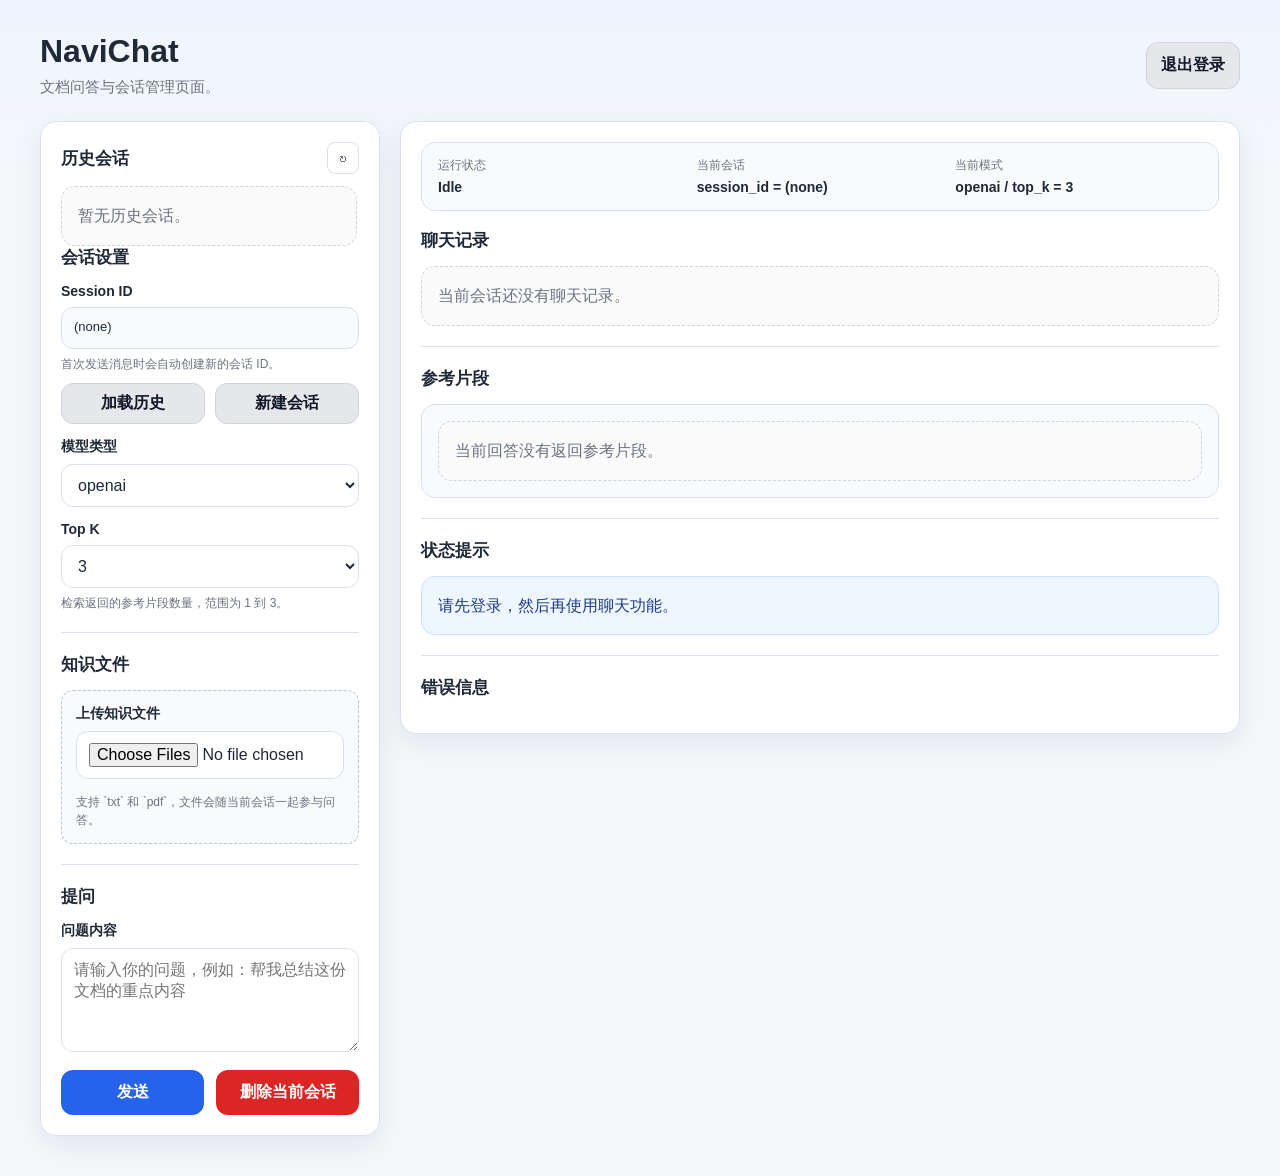
==== frontend/static/chat.html @ b11fa2ec "add JWT authentication and user data isolation" ====
<!DOCTYPE html>
<html lang="zh-CN">
<head>
  <meta charset="UTF-8">
  <meta name="viewport" content="width=device-width, initial-scale=1.0, viewport-fit=cover">
  <title>NaviChat</title>
  <link rel="stylesheet" href="./style.css">
</head>
<body>
  <div class="page">
    <header class="hero hero-row">
      <div>
        <h1>NaviChat</h1>
        <p>文档问答与会话管理页面。</p>
      </div>

      <div class="hero-nav">
        <button id="logout-button" class="btn btn-secondary hero-logout" type="button">退出登录</button>
      </div>
    </header>

    <main class="layout">
      <aside class="panel sidebar">
        <section class="section history-panel">
          <div class="section-heading-row">
            <h2 class="section-title">历史会话</h2>
            <button id="refresh-session-button" class="btn-icon" type="button" title="刷新历史会话">↻</button>
          </div>
          <div id="session-list" class="session-list">
            <div class="empty-box">暂无历史会话。</div>
          </div>
        </section>

        <form id="chat-form">
          <section class="section">
            <h2 class="section-title">会话设置</h2>

            <div class="field">
              <label>Session ID</label>
              <div id="session-id-display" class="session-id-display"></div>
              <div class="hint">首次发送消息时会自动创建新的会话 ID。</div>
              <div class="session-button-row">
                <button id="load-history-button" class="btn btn-secondary btn-small" type="button">加载历史</button>
                <button id="new-session-button" class="btn btn-secondary btn-small" type="button">新建会话</button>
              </div>
            </div>

            <div class="field">
              <label for="model-flag">模型类型</label>
              <select id="model-flag" name="model_flag">
                <option value="openai" selected>openai</option>
                <option value="ollama">ollama</option>
              </select>
            </div>

            <div class="field">
              <label for="top-k">Top K</label>
              <select id="top-k" name="top_k">
                <option value="1">1</option>
                <option value="2">2</option>
                <option value="3" selected>3</option>
              </select>
              <div class="hint">检索返回的参考片段数量，范围为 1 到 3。</div>
            </div>
          </section>

          <section class="section">
            <h2 class="section-title">知识文件</h2>

            <div class="file-box">
              <div class="field">
                <label for="upload-file">上传知识文件</label>
                <input id="upload-file" name="upload_file" type="file" accept=".txt,.pdf" multiple>
              </div>
              <div class="hint">支持 `txt` 和 `pdf`，文件会随当前会话一起参与问答。</div>
            </div>
          </section>

          <section class="section">
            <h2 class="section-title">提问</h2>

            <div class="field">
              <label for="question">问题内容</label>
              <textarea id="question" name="question" placeholder="请输入你的问题，例如：帮我总结这份文档的重点内容" required></textarea>
            </div>

            <div class="button-row">
              <button id="send-button" class="btn btn-primary" type="submit">发送</button>
              <button id="clear-button" class="btn btn-danger" type="button">删除当前会话</button>
            </div>
          </section>
        </form>
      </aside>

      <section class="panel content">
        <div class="status-bar">
          <div class="status-item">
            <span class="status-label">运行状态</span>
            <span id="status-text" class="status-value">Idle</span>
          </div>
          <div class="status-item">
            <span class="status-label">当前会话</span>
            <span id="status-session" class="status-value"></span>
          </div>
          <div class="status-item">
            <span class="status-label">当前模式</span>
            <span id="status-mode" class="status-value">openai / top_k = 3</span>
          </div>
        </div>

        <section class="section">
          <h2 class="section-title">聊天记录</h2>
          <div id="chat-list" class="chat-list empty-state">
            <div class="empty-box">还没有聊天记录，发送问题后会显示在这里。</div>
          </div>
        </section>

        <section class="section">
          <h2 class="section-title">参考片段</h2>
          <div id="reference-box" class="reference-box">
            <div class="empty-box">本次回答返回的参考片段会显示在这里。</div>
          </div>
        </section>

        <section class="section">
          <h2 class="section-title">状态提示</h2>
          <div id="notice-box" class="notice-box">页面已就绪。</div>
        </section>

        <section class="section">
          <h2 class="section-title">错误信息</h2>
          <div id="error-box" class="error-box hidden"></div>
        </section>
      </section>
    </main>
  </div>

  <script src="./app.js"></script>
</body>
</html>
---- frontend/static/style.css ----
:root {
  --bg: #f5f7fb;
  --panel: #ffffff;
  --panel-soft: #f8fafc;
  --border: #d9e2ec;
  --text: #1f2937;
  --muted: #6b7280;
  --primary: #2563eb;
  --primary-hover: #1d4ed8;
  --danger: #dc2626;
  --danger-hover: #b91c1c;
  --user-bubble: #e8f0ff;
  --ai-bubble: #f3f4f6;
  --shadow: 0 10px 30px rgba(15, 23, 42, 0.08);
  --radius: 16px;
}

* {
  box-sizing: border-box;
}

body {
  margin: 0;
  font-family: "Segoe UI", "PingFang SC", "Microsoft YaHei", sans-serif;
  background: linear-gradient(180deg, #eef4ff 0%, var(--bg) 180px);
  color: var(--text);
  -webkit-text-size-adjust: 100%;
}

.page {
  max-width: 1240px;
  margin: 0 auto;
  padding: 32px 20px 40px;
}

.hero {
  margin-bottom: 24px;
}

.hero-row {
  display: flex;
  align-items: flex-start;
  justify-content: space-between;
  gap: 16px;
}

.hero h1 {
  margin: 0 0 8px;
  font-size: 32px;
  line-height: 1.2;
}

.hero p {
  margin: 0;
  color: var(--muted);
  font-size: 15px;
}

.hero-nav {
  display: flex;
  align-items: center;
  gap: 10px;
  flex-wrap: wrap;
}

.nav-link,
.text-link {
  color: var(--primary);
  text-decoration: none;
  font-size: 14px;
  font-weight: 600;
}

.nav-link:hover,
.text-link:hover {
  text-decoration: underline;
}

.layout {
  display: grid;
  grid-template-columns: 340px 1fr;
  gap: 20px;
  align-items: start;
}

.panel {
  background: var(--panel);
  border: 1px solid var(--border);
  border-radius: var(--radius);
  box-shadow: var(--shadow);
}

.sidebar {
  padding: 20px;
  position: sticky;
  top: 20px;
}

.content {
  padding: 20px;
}

.section + .section {
  margin-top: 20px;
  padding-top: 20px;
  border-top: 1px solid var(--border);
}

.section-title {
  margin: 0 0 14px;
  font-size: 17px;
  font-weight: 700;
}

.section-heading-row {
  display: flex;
  align-items: center;
  justify-content: space-between;
  gap: 10px;
  margin-bottom: 12px;
}

.section-heading-row .section-title {
  margin: 0;
}

.field {
  margin-bottom: 14px;
}

.field:last-child {
  margin-bottom: 0;
}

label {
  display: block;
  margin-bottom: 8px;
  font-size: 14px;
  font-weight: 600;
}

.hint {
  margin-top: 6px;
  color: var(--muted);
  font-size: 12px;
  line-height: 1.5;
}

input,
select,
textarea,
button {
  font: inherit;
}

input,
select,
textarea {
  width: 100%;
  padding: 11px 12px;
  border: 1px solid var(--border);
  border-radius: 12px;
  background: #fff;
  color: var(--text);
}

textarea {
  min-height: 104px;
  resize: vertical;
}

input:focus,
select:focus,
textarea:focus {
  outline: 2px solid rgba(37, 99, 235, 0.15);
  border-color: var(--primary);
}

.file-box {
  border: 1px dashed #b9c6d8;
  background: var(--panel-soft);
  border-radius: 12px;
  padding: 14px;
}

.auth-status {
  width: 100%;
  min-height: 42px;
  padding: 10px 12px;
  border: 1px solid var(--border);
  border-radius: 12px;
  background: var(--panel-soft);
  color: var(--text);
  font-size: 13px;
  line-height: 1.45;
  word-break: break-word;
}

.auth-actions {
  margin-top: 8px;
}

.btn-link {
  display: inline-flex;
  align-items: center;
  justify-content: center;
  text-decoration: none;
}

.auth-page {
  min-height: 100vh;
  display: flex;
  align-items: center;
  justify-content: center;
  padding: 20px;
}

.auth-shell {
  width: 100%;
  max-width: 420px;
}

.auth-panel {
  padding: 28px 24px;
}

.auth-header {
  margin-bottom: 22px;
}

.auth-header h1 {
  margin: 0 0 8px;
  font-size: 30px;
}

.auth-header p {
  margin: 0;
  color: var(--muted);
  font-size: 14px;
  line-height: 1.6;
}

.auth-form {
  display: flex;
  flex-direction: column;
}

.auth-submit {
  width: 100%;
}

.auth-feedback {
  margin-top: 16px;
}

.auth-footer {
  display: flex;
  justify-content: space-between;
  gap: 12px;
  margin-top: 18px;
  flex-wrap: wrap;
}

.session-id-display {
  width: 100%;
  min-height: 42px;
  padding: 10px 12px;
  border: 1px solid var(--border);
  border-radius: 12px;
  background: var(--panel-soft);
  color: var(--text);
  font-size: 13px;
  line-height: 1.45;
  word-break: break-all;
}

.session-button-row {
  display: grid;
  grid-template-columns: 1fr 1fr;
  gap: 10px;
}

.button-row {
  display: grid;
  grid-template-columns: 1fr 1fr;
  gap: 12px;
}

.btn {
  padding: 12px 14px;
  border: none;
  border-radius: 12px;
  cursor: pointer;
  font-weight: 700;
  transition: background-color 0.15s ease, opacity 0.15s ease;
}

.btn:disabled {
  opacity: 0.7;
  cursor: not-allowed;
}

.btn-primary {
  background: var(--primary);
  color: #fff;
}

.btn-primary:hover:enabled {
  background: var(--primary-hover);
}

.btn-danger {
  background: var(--danger);
  color: #fff;
}

.btn-danger:hover:enabled {
  background: var(--danger-hover);
}

.btn-secondary {
  margin-top: 10px;
  width: 100%;
  background: #e5e7eb;
  color: #111827;
  border: 1px solid #d1d5db;
}

.btn-secondary:hover:enabled {
  background: #dbe1ea;
}

.btn-small {
  min-height: 40px;
  padding: 9px 12px;
}

.btn-icon {
  width: 32px;
  height: 32px;
  border: 1px solid var(--border);
  border-radius: 8px;
  background: #fff;
  color: var(--muted);
  cursor: pointer;
  font-size: 16px;
  line-height: 1;
  transition: background-color 0.15s ease, color 0.15s ease, border-color 0.15s ease;
}

.btn-icon:hover:enabled {
  background: var(--panel-soft);
  border-color: #b9c6d8;
  color: var(--text);
}

.btn-icon:disabled {
  opacity: 0.65;
  cursor: not-allowed;
}

.session-list {
  display: flex;
  flex-direction: column;
  gap: 6px;
  max-height: 260px;
  overflow-y: auto;
  padding-right: 2px;
}

.session-row {
  display: grid;
  grid-template-columns: 1fr 28px;
  align-items: center;
  gap: 4px;
  border: 1px solid transparent;
  border-radius: 8px;
  transition: background-color 0.15s ease, border-color 0.15s ease, color 0.15s ease;
}

.session-row:hover {
  background: var(--panel-soft);
  border-color: var(--border);
}

.session-row.is-active {
  background: var(--user-bubble);
  border-color: #c9dafc;
  color: #173b7a;
  font-weight: 700;
}

.session-item {
  width: 100%;
  min-height: 38px;
  padding: 8px 10px;
  border: none;
  background: transparent;
  color: var(--text);
  cursor: pointer;
  font-size: 14px;
  line-height: 1.35;
  text-align: left;
  white-space: nowrap;
  overflow: hidden;
  text-overflow: ellipsis;
}

.session-delete {
  width: 24px;
  height: 24px;
  border: none;
  border-radius: 6px;
  background: transparent;
  color: var(--muted);
  cursor: pointer;
  font-size: 15px;
  line-height: 1;
  text-align: center;
}

.session-delete:hover {
  background: #fee2e2;
  color: var(--danger);
}

.status-bar {
  display: flex;
  justify-content: space-between;
  gap: 12px;
  flex-wrap: wrap;
  margin-bottom: 18px;
  padding: 14px 16px;
  border-radius: 14px;
  background: var(--panel-soft);
  border: 1px solid var(--border);
}

.status-item {
  min-width: 140px;
  flex: 1 1 180px;
}

.status-label {
  display: block;
  margin-bottom: 4px;
  color: var(--muted);
  font-size: 12px;
}

.status-value {
  font-size: 14px;
  font-weight: 700;
  word-break: break-word;
}

.chat-list {
  display: flex;
  flex-direction: column;
  gap: 10px;
}

.bubble {
  max-width: 78%;
  padding: 6px 10px;
  border-radius: 10px;
  line-height: 1.4;
  font-size: 14px;
  white-space: pre-wrap;
  word-break: break-word;
}

.bubble-user {
  margin-left: auto;
  background: var(--user-bubble);
  border: 1px solid #c9dafc;
}

.bubble-ai {
  margin-right: auto;
  background: var(--ai-bubble);
  border: 1px solid #d7dce3;
}

.reference-box,
.notice-box,
.error-box,
.empty-box {
  padding: 16px;
  border-radius: 14px;
  line-height: 1.6;
}

.reference-box {
  background: #f8fafc;
  border: 1px solid var(--border);
}

.notice-box {
  background: #eef6ff;
  border: 1px solid #cfe2ff;
  color: #1e3a8a;
}

.error-box {
  background: #fff1f2;
  border: 1px solid #fecdd3;
  color: #9f1239;
}

.empty-box {
  background: #fafafa;
  border: 1px dashed #cbd5e1;
  color: var(--muted);
}

.reference-list {
  margin: 0;
  padding-left: 18px;
}

.reference-list li + li {
  margin-top: 8px;
}

.hidden {
  display: none;
}

@media (max-width: 960px) {
  .layout {
    grid-template-columns: 1fr;
  }

  .sidebar {
    position: static;
  }

  .status-item {
    min-width: calc(50% - 6px);
  }

  .hero-row {
    flex-direction: column;
  }
}

@media (max-width: 640px) {
  .page {
    padding: 14px 12px 24px;
  }

  .hero h1 {
    font-size: 24px;
  }

  .hero p {
    font-size: 14px;
    line-height: 1.6;
  }

  .content,
  .sidebar {
    padding: 14px;
  }

  .section + .section {
    margin-top: 16px;
    padding-top: 16px;
  }

  .section-title {
    font-size: 16px;
  }

  .button-row {
    grid-template-columns: 1fr;
  }

  .session-button-row {
    grid-template-columns: 1fr;
  }

  .auth-actions {
    grid-template-columns: 1fr;
  }

  .btn {
    min-height: 46px;
  }

  input,
  select,
  textarea {
    padding: 12px;
    font-size: 16px;
  }

  textarea {
    min-height: 120px;
  }

  .status-bar {
    padding: 12px;
    gap: 10px;
  }

  .status-item {
    min-width: 100%;
  }

  .bubble {
    max-width: 100%;
    padding: 6px 10px;
    font-size: 14px;
  }

  .reference-box,
  .notice-box,
  .error-box,
  .empty-box {
    padding: 14px;
    font-size: 14px;
  }

  .reference-list {
    padding-left: 16px;
  }

  .auth-page {
    padding: 14px;
  }

  .auth-panel {
    padding: 20px 16px;
  }

  .auth-footer {
    flex-direction: column;
  }
}

@media (max-width: 420px) {
  .page {
    padding: 12px 10px 20px;
  }

  .hero {
    margin-bottom: 16px;
  }

  .hero h1 {
    font-size: 22px;
  }

  .content,
  .sidebar {
    padding: 12px;
  }

  .file-box {
    padding: 12px;
  }
}
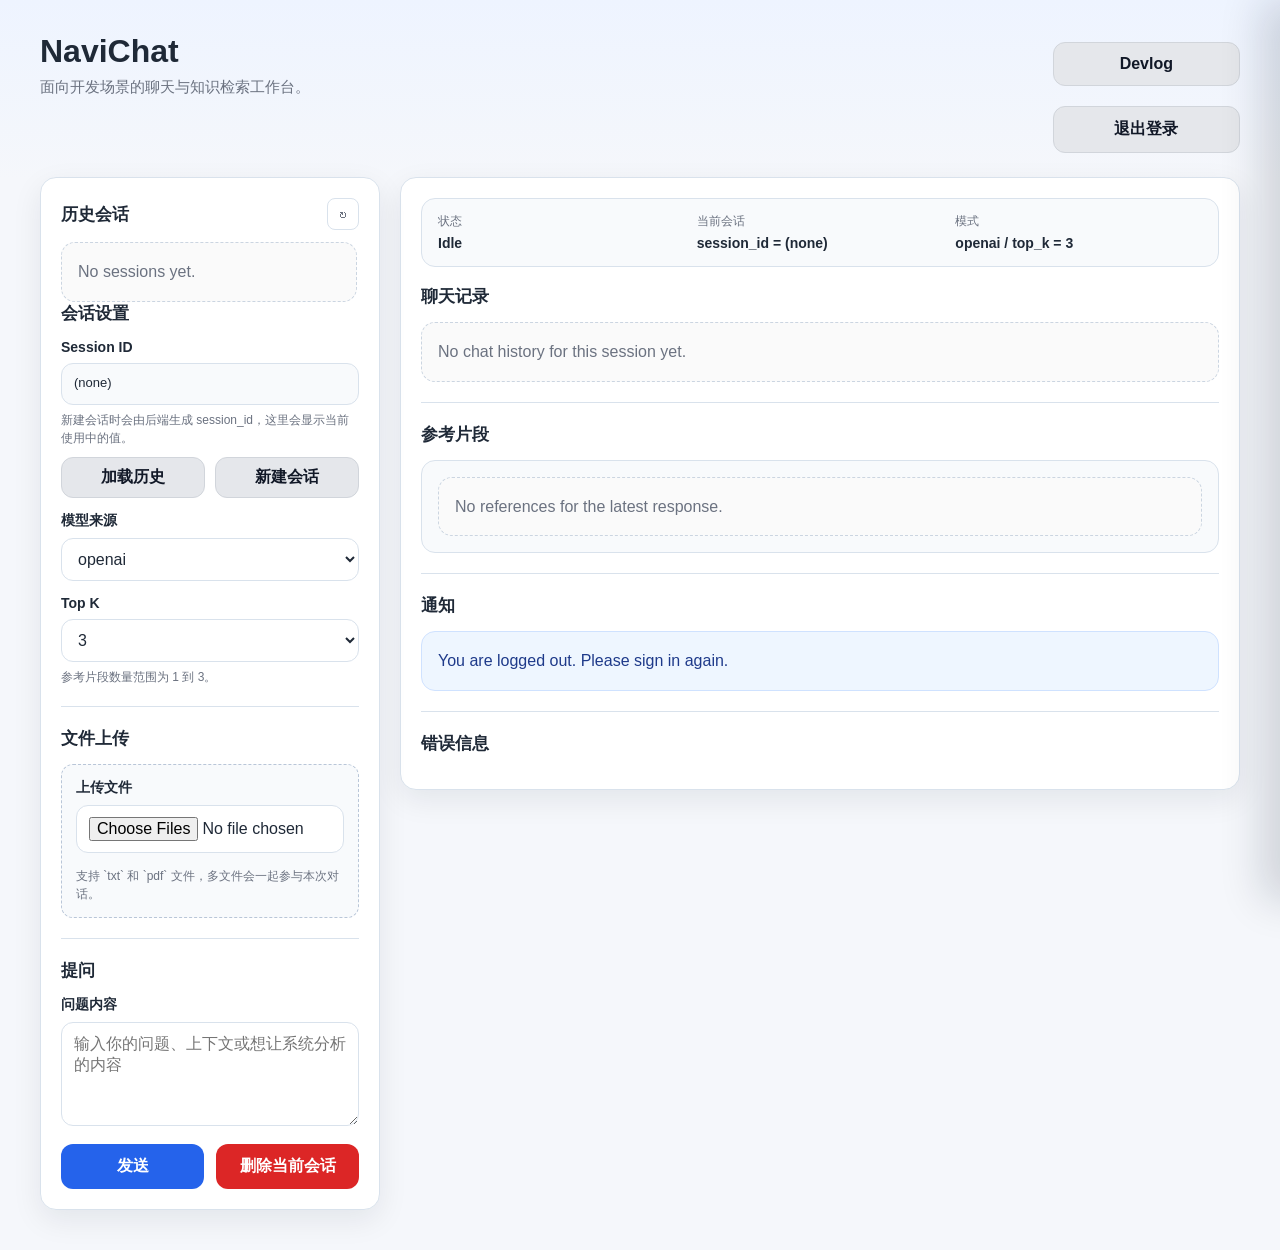
==== commit 10aa141c: "Add devlog auto generation and refactor LLM branches" ====
--- a/frontend/static/chat.html
+++ b/frontend/static/chat.html
@@ -11,10 +11,11 @@
     <header class="hero hero-row">
       <div>
         <h1>NaviChat</h1>
-        <p>文档问答与会话管理页面。</p>
+        <p>面向开发场景的聊天与知识检索工作台。</p>
       </div>
 
       <div class="hero-nav">
+        <button id="open-devlog-button" class="btn btn-secondary hero-devlog" type="button">Devlog</button>
         <button id="logout-button" class="btn btn-secondary hero-logout" type="button">退出登录</button>
       </div>
     </header>
@@ -24,10 +25,10 @@
         <section class="section history-panel">
           <div class="section-heading-row">
             <h2 class="section-title">历史会话</h2>
-            <button id="refresh-session-button" class="btn-icon" type="button" title="刷新历史会话">↻</button>
+            <button id="refresh-session-button" class="btn-icon" type="button" title="刷新会话">↻</button>
           </div>
           <div id="session-list" class="session-list">
-            <div class="empty-box">暂无历史会话。</div>
+            <div class="empty-box">还没有历史会话。</div>
           </div>
         </section>
 
@@ -38,7 +39,7 @@
             <div class="field">
               <label>Session ID</label>
               <div id="session-id-display" class="session-id-display"></div>
-              <div class="hint">首次发送消息时会自动创建新的会话 ID。</div>
+              <div class="hint">新建会话时会由后端生成 session_id，这里会显示当前使用中的值。</div>
               <div class="session-button-row">
                 <button id="load-history-button" class="btn btn-secondary btn-small" type="button">加载历史</button>
                 <button id="new-session-button" class="btn btn-secondary btn-small" type="button">新建会话</button>
@@ -46,7 +47,7 @@
             </div>
 
             <div class="field">
-              <label for="model-flag">模型类型</label>
+              <label for="model-flag">模型来源</label>
               <select id="model-flag" name="model_flag">
                 <option value="openai" selected>openai</option>
                 <option value="ollama">ollama</option>
@@ -60,19 +61,19 @@
                 <option value="2">2</option>
                 <option value="3" selected>3</option>
               </select>
-              <div class="hint">检索返回的参考片段数量，范围为 1 到 3。</div>
+              <div class="hint">参考片段数量范围为 1 到 3。</div>
             </div>
           </section>
 
           <section class="section">
-            <h2 class="section-title">知识文件</h2>
+            <h2 class="section-title">文件上传</h2>
 
             <div class="file-box">
               <div class="field">
-                <label for="upload-file">上传知识文件</label>
+                <label for="upload-file">上传文件</label>
                 <input id="upload-file" name="upload_file" type="file" accept=".txt,.pdf" multiple>
               </div>
-              <div class="hint">支持 `txt` 和 `pdf`，文件会随当前会话一起参与问答。</div>
+              <div class="hint">支持 `txt` 和 `pdf` 文件，多文件会一起参与本次对话。</div>
             </div>
           </section>
 
@@ -81,7 +82,7 @@
 
             <div class="field">
               <label for="question">问题内容</label>
-              <textarea id="question" name="question" placeholder="请输入你的问题，例如：帮我总结这份文档的重点内容" required></textarea>
+              <textarea id="question" name="question" placeholder="输入你的问题、上下文或想让系统分析的内容" required></textarea>
             </div>
 
             <div class="button-row">
@@ -95,7 +96,7 @@
       <section class="panel content">
         <div class="status-bar">
           <div class="status-item">
-            <span class="status-label">运行状态</span>
+            <span class="status-label">状态</span>
             <span id="status-text" class="status-value">Idle</span>
           </div>
           <div class="status-item">
@@ -103,7 +104,7 @@
             <span id="status-session" class="status-value"></span>
           </div>
           <div class="status-item">
-            <span class="status-label">当前模式</span>
+            <span class="status-label">模式</span>
             <span id="status-mode" class="status-value">openai / top_k = 3</span>
           </div>
         </div>
@@ -111,20 +112,20 @@
         <section class="section">
           <h2 class="section-title">聊天记录</h2>
           <div id="chat-list" class="chat-list empty-state">
-            <div class="empty-box">还没有聊天记录，发送问题后会显示在这里。</div>
+            <div class="empty-box">发送问题或加载历史后，这里会显示聊天内容。</div>
           </div>
         </section>
 
         <section class="section">
           <h2 class="section-title">参考片段</h2>
           <div id="reference-box" class="reference-box">
-            <div class="empty-box">本次回答返回的参考片段会显示在这里。</div>
+            <div class="empty-box">当前回答还没有参考片段。</div>
           </div>
         </section>
 
         <section class="section">
-          <h2 class="section-title">状态提示</h2>
-          <div id="notice-box" class="notice-box">页面已就绪。</div>
+          <h2 class="section-title">通知</h2>
+          <div id="notice-box" class="notice-box">准备就绪。</div>
         </section>
 
         <section class="section">
@@ -135,6 +136,64 @@
     </main>
   </div>
 
+  <div id="devlog-drawer-backdrop" class="drawer-backdrop hidden"></div>
+  <aside id="devlog-drawer" class="devlog-drawer" aria-hidden="true">
+    <div class="devlog-drawer-header">
+      <div>
+        <h2 class="section-title devlog-drawer-title">Devlog</h2>
+        <div class="hint">记录开发进展，需要时再展开查看。</div>
+      </div>
+      <div class="devlog-drawer-header-actions">
+        <button id="refresh-devlog-button" class="btn-icon" type="button" title="刷新日志">↻</button>
+        <button id="close-devlog-button" class="btn-icon" type="button" title="关闭日志">×</button>
+      </div>
+    </div>
+
+    <div class="devlog-drawer-body">
+      <div class="devlog-composer">
+        <div class="field">
+          <label for="devlog-content">今天的记录</label>
+          <textarea
+            id="devlog-content"
+            name="devlog_content"
+            placeholder="记录今天的开发进展、问题或想法"
+          ></textarea>
+        </div>
+        <div class="devlog-action-row">
+          <button id="save-devlog-button" class="btn btn-primary" type="button">保存日志</button>
+        </div>
+      </div>
+
+      <div class="devlog-shell">
+        <div class="devlog-calendar-panel">
+          <div class="devlog-calendar-toolbar">
+            <button id="devlog-prev-month" class="btn-icon" type="button" title="上个月">‹</button>
+            <div id="devlog-calendar-title" class="devlog-calendar-title">Devlog Calendar</div>
+            <button id="devlog-next-month" class="btn-icon" type="button" title="下个月">›</button>
+          </div>
+          <div class="devlog-weekdays">
+            <span>Mon</span>
+            <span>Tue</span>
+            <span>Wed</span>
+            <span>Thu</span>
+            <span>Fri</span>
+            <span>Sat</span>
+            <span>Sun</span>
+          </div>
+          <div id="devlog-calendar" class="devlog-calendar">
+            <div class="empty-box">还没有 devlog，保存第一条记录后会按日期显示在这里。</div>
+          </div>
+        </div>
+
+        <div id="devlog-detail" class="devlog-detail">
+          <div class="empty-box">点击日历中的日期后，这里会显示当天的详细日志。</div>
+        </div>
+      </div>
+    </div>
+  </aside>
+
+  <div id="toast-container" class="toast-container" aria-live="polite" aria-atomic="true"></div>
+
   <script src="./app.js"></script>
 </body>
 </html>
--- a/frontend/static/style.css
+++ b/frontend/static/style.css
@@ -27,6 +27,10 @@
   -webkit-text-size-adjust: 100%;
 }
 
+body.drawer-open {
+  overflow: hidden;
+}
+
 .page {
   max-width: 1240px;
   margin: 0 auto;
@@ -61,6 +65,12 @@
   align-items: center;
   gap: 10px;
   flex-wrap: wrap;
+}
+
+.hero-devlog,
+.hero-logout {
+  width: auto;
+  margin-top: 0;
 }
 
 .nav-link,
@@ -460,6 +470,263 @@
   gap: 10px;
 }
 
+.devlog-composer {
+  margin-bottom: 14px;
+  padding: 14px;
+  border: 1px solid var(--border);
+  border-radius: 16px;
+  background: linear-gradient(135deg, #f8fbff 0%, #eef6ff 100%);
+}
+
+.devlog-action-row {
+  display: flex;
+  justify-content: flex-end;
+}
+
+.devlog-action-row .btn {
+  width: auto;
+  min-width: 132px;
+}
+
+.devlog-shell {
+  display: grid;
+  grid-template-columns: minmax(0, 1fr);
+  gap: 16px;
+}
+
+.drawer-backdrop {
+  position: fixed;
+  inset: 0;
+  z-index: 900;
+  background: rgba(15, 23, 42, 0.36);
+  backdrop-filter: blur(2px);
+}
+
+.drawer-backdrop.is-visible {
+  display: block;
+}
+
+.devlog-drawer {
+  position: fixed;
+  top: 0;
+  right: 0;
+  z-index: 950;
+  width: min(420px, 100vw);
+  height: 100vh;
+  padding: 20px 18px;
+  background: linear-gradient(180deg, #ffffff 0%, #f8fbff 100%);
+  border-left: 1px solid var(--border);
+  box-shadow: -18px 0 40px rgba(15, 23, 42, 0.16);
+  transform: translateX(100%);
+  transition: transform 0.22s ease;
+  overflow-y: auto;
+}
+
+.devlog-drawer.is-open {
+  transform: translateX(0);
+}
+
+.devlog-drawer-header {
+  display: flex;
+  align-items: flex-start;
+  justify-content: space-between;
+  gap: 14px;
+  margin-bottom: 16px;
+}
+
+.devlog-drawer-title {
+  margin-bottom: 6px;
+}
+
+.devlog-drawer-header-actions {
+  display: flex;
+  align-items: center;
+  gap: 8px;
+}
+
+.devlog-drawer-body {
+  padding-bottom: 16px;
+}
+
+.devlog-calendar-panel,
+.devlog-detail-card {
+  border: 1px solid var(--border);
+  border-radius: 18px;
+  background:
+    radial-gradient(circle at top right, rgba(37, 99, 235, 0.12), transparent 28%),
+    linear-gradient(180deg, #ffffff 0%, #f8fbff 100%);
+  box-shadow: 0 8px 24px rgba(15, 23, 42, 0.06);
+}
+
+.devlog-calendar-panel {
+  padding: 12px;
+}
+
+.devlog-calendar-toolbar {
+  display: grid;
+  grid-template-columns: 32px 1fr 32px;
+  align-items: center;
+  gap: 10px;
+  margin-bottom: 10px;
+}
+
+.devlog-calendar-title {
+  text-align: center;
+  font-size: 14px;
+  font-weight: 800;
+}
+
+.devlog-weekdays {
+  display: grid;
+  grid-template-columns: repeat(7, minmax(0, 1fr));
+  gap: 6px;
+  margin-bottom: 8px;
+  color: var(--muted);
+  font-size: 11px;
+  font-weight: 700;
+  text-transform: uppercase;
+}
+
+.devlog-weekdays span {
+  text-align: center;
+}
+
+.devlog-calendar {
+  display: grid;
+  grid-template-columns: repeat(7, minmax(0, 1fr));
+  gap: 6px;
+}
+
+.devlog-date-cell {
+  min-height: 58px;
+  display: flex;
+  flex-direction: column;
+  align-items: flex-start;
+  justify-content: space-between;
+  padding: 7px;
+  border: 1px solid #dce7f5;
+  border-radius: 12px;
+  background: rgba(255, 255, 255, 0.9);
+  color: var(--text);
+  cursor: pointer;
+  transition: transform 0.15s ease, border-color 0.15s ease, box-shadow 0.15s ease, background-color 0.15s ease;
+}
+
+.devlog-date-cell:hover {
+  transform: translateY(-1px);
+  border-color: #b6caf0;
+  box-shadow: 0 8px 18px rgba(37, 99, 235, 0.12);
+}
+
+.devlog-date-cell.has-entry {
+  background: linear-gradient(180deg, #eff6ff 0%, #ffffff 100%);
+  border-color: #bfdbfe;
+}
+
+.devlog-date-cell.is-selected {
+  background: linear-gradient(180deg, #1d4ed8 0%, #2563eb 100%);
+  border-color: #1d4ed8;
+  color: #fff;
+  box-shadow: 0 12px 24px rgba(37, 99, 235, 0.24);
+}
+
+.devlog-date-cell.is-empty {
+  min-height: 58px;
+  border: 1px dashed #e2e8f0;
+  background: rgba(248, 250, 252, 0.8);
+  cursor: default;
+}
+
+.devlog-date-number {
+  font-size: 15px;
+  font-weight: 700;
+}
+
+.devlog-date-count {
+  color: var(--muted);
+  font-size: 9px;
+  font-weight: 700;
+}
+
+.devlog-date-cell.is-selected .devlog-date-count {
+  color: rgba(255, 255, 255, 0.82);
+}
+
+.devlog-detail-card {
+  overflow: hidden;
+}
+
+.devlog-detail-header {
+  display: flex;
+  align-items: center;
+  justify-content: space-between;
+  gap: 12px;
+  padding: 16px 18px;
+  border-bottom: 1px solid #dbe7f4;
+  background: rgba(255, 255, 255, 0.72);
+}
+
+.devlog-detail-title {
+  font-size: 16px;
+  font-weight: 800;
+}
+
+.devlog-detail-subtitle {
+  margin-top: 4px;
+  color: var(--muted);
+  font-size: 13px;
+}
+
+.devlog-entry-list {
+  display: flex;
+  flex-direction: column;
+  gap: 12px;
+  padding: 16px;
+}
+
+.devlog-entry {
+  padding: 12px;
+  border: 1px solid #dce7f5;
+  border-radius: 14px;
+  background: rgba(255, 255, 255, 0.9);
+}
+
+.devlog-entry-meta {
+  display: flex;
+  align-items: center;
+  justify-content: space-between;
+  gap: 10px;
+  margin-bottom: 10px;
+}
+
+.devlog-entry-time {
+  color: var(--muted);
+  font-size: 12px;
+  font-weight: 700;
+}
+
+.devlog-entry-content {
+  white-space: pre-wrap;
+  word-break: break-word;
+  line-height: 1.6;
+  font-size: 14px;
+}
+
+.devlog-delete {
+  border: 1px solid #fecaca;
+  border-radius: 999px;
+  background: #fff5f5;
+  color: var(--danger);
+  cursor: pointer;
+  padding: 6px 10px;
+  font-size: 12px;
+  font-weight: 700;
+}
+
+.devlog-delete:hover {
+  background: #fee2e2;
+}
+
 .bubble {
   max-width: 78%;
   padding: 6px 10px;
@@ -527,6 +794,56 @@
   display: none;
 }
 
+.toast-container {
+  position: fixed;
+  right: 18px;
+  bottom: 18px;
+  z-index: 1000;
+  display: flex;
+  flex-direction: column;
+  align-items: flex-end;
+  gap: 10px;
+  pointer-events: none;
+}
+
+.toast {
+  min-width: 220px;
+  max-width: min(360px, calc(100vw - 32px));
+  padding: 12px 14px;
+  border-radius: 14px;
+  color: #fff;
+  line-height: 1.45;
+  font-size: 14px;
+  box-shadow: 0 18px 34px rgba(15, 23, 42, 0.22);
+  animation: toast-in 0.22s ease;
+}
+
+.toast-info {
+  background: linear-gradient(135deg, #1d4ed8 0%, #2563eb 100%);
+}
+
+.toast-success {
+  background: linear-gradient(135deg, #0f766e 0%, #0d9488 100%);
+}
+
+.toast-exit {
+  opacity: 0;
+  transform: translateY(10px);
+  transition: opacity 0.2s ease, transform 0.2s ease;
+}
+
+@keyframes toast-in {
+  from {
+    opacity: 0;
+    transform: translateY(12px) scale(0.98);
+  }
+
+  to {
+    opacity: 1;
+    transform: translateY(0) scale(1);
+  }
+}
+
 @media (max-width: 960px) {
   .layout {
     grid-template-columns: 1fr;
@@ -543,6 +860,10 @@
   .hero-row {
     flex-direction: column;
   }
+
+  .devlog-drawer {
+    width: min(400px, 100vw);
+  }
 }
 
 @media (max-width: 640px) {
@@ -562,6 +883,14 @@
   .content,
   .sidebar {
     padding: 14px;
+  }
+
+  .devlog-weekdays {
+    gap: 4px;
+  }
+
+  .devlog-calendar {
+    gap: 4px;
   }
 
   .section + .section {
@@ -613,6 +942,24 @@
     max-width: 100%;
     padding: 6px 10px;
     font-size: 14px;
+  }
+
+  .devlog-calendar {
+    grid-template-columns: repeat(7, minmax(0, 1fr));
+  }
+
+  .devlog-date-cell {
+    min-height: 52px;
+    padding: 6px;
+    border-radius: 10px;
+  }
+
+  .devlog-date-number {
+    font-size: 14px;
+  }
+
+  .devlog-date-count {
+    font-size: 8px;
   }
 
   .reference-box,
@@ -627,6 +974,18 @@
     padding-left: 16px;
   }
 
+  .toast-container {
+    left: 12px;
+    right: 12px;
+    bottom: 12px;
+    align-items: stretch;
+  }
+
+  .toast {
+    min-width: 0;
+    max-width: 100%;
+  }
+
   .auth-page {
     padding: 14px;
   }
@@ -661,4 +1020,22 @@
   .file-box {
     padding: 12px;
   }
-}
+
+  .devlog-calendar-panel {
+    padding: 10px;
+  }
+
+  .devlog-weekdays {
+    font-size: 9px;
+  }
+
+  .devlog-date-cell {
+    min-height: 46px;
+    padding: 5px;
+  }
+
+  .devlog-drawer {
+    width: 100vw;
+    padding: 14px 12px 18px;
+  }
+}
